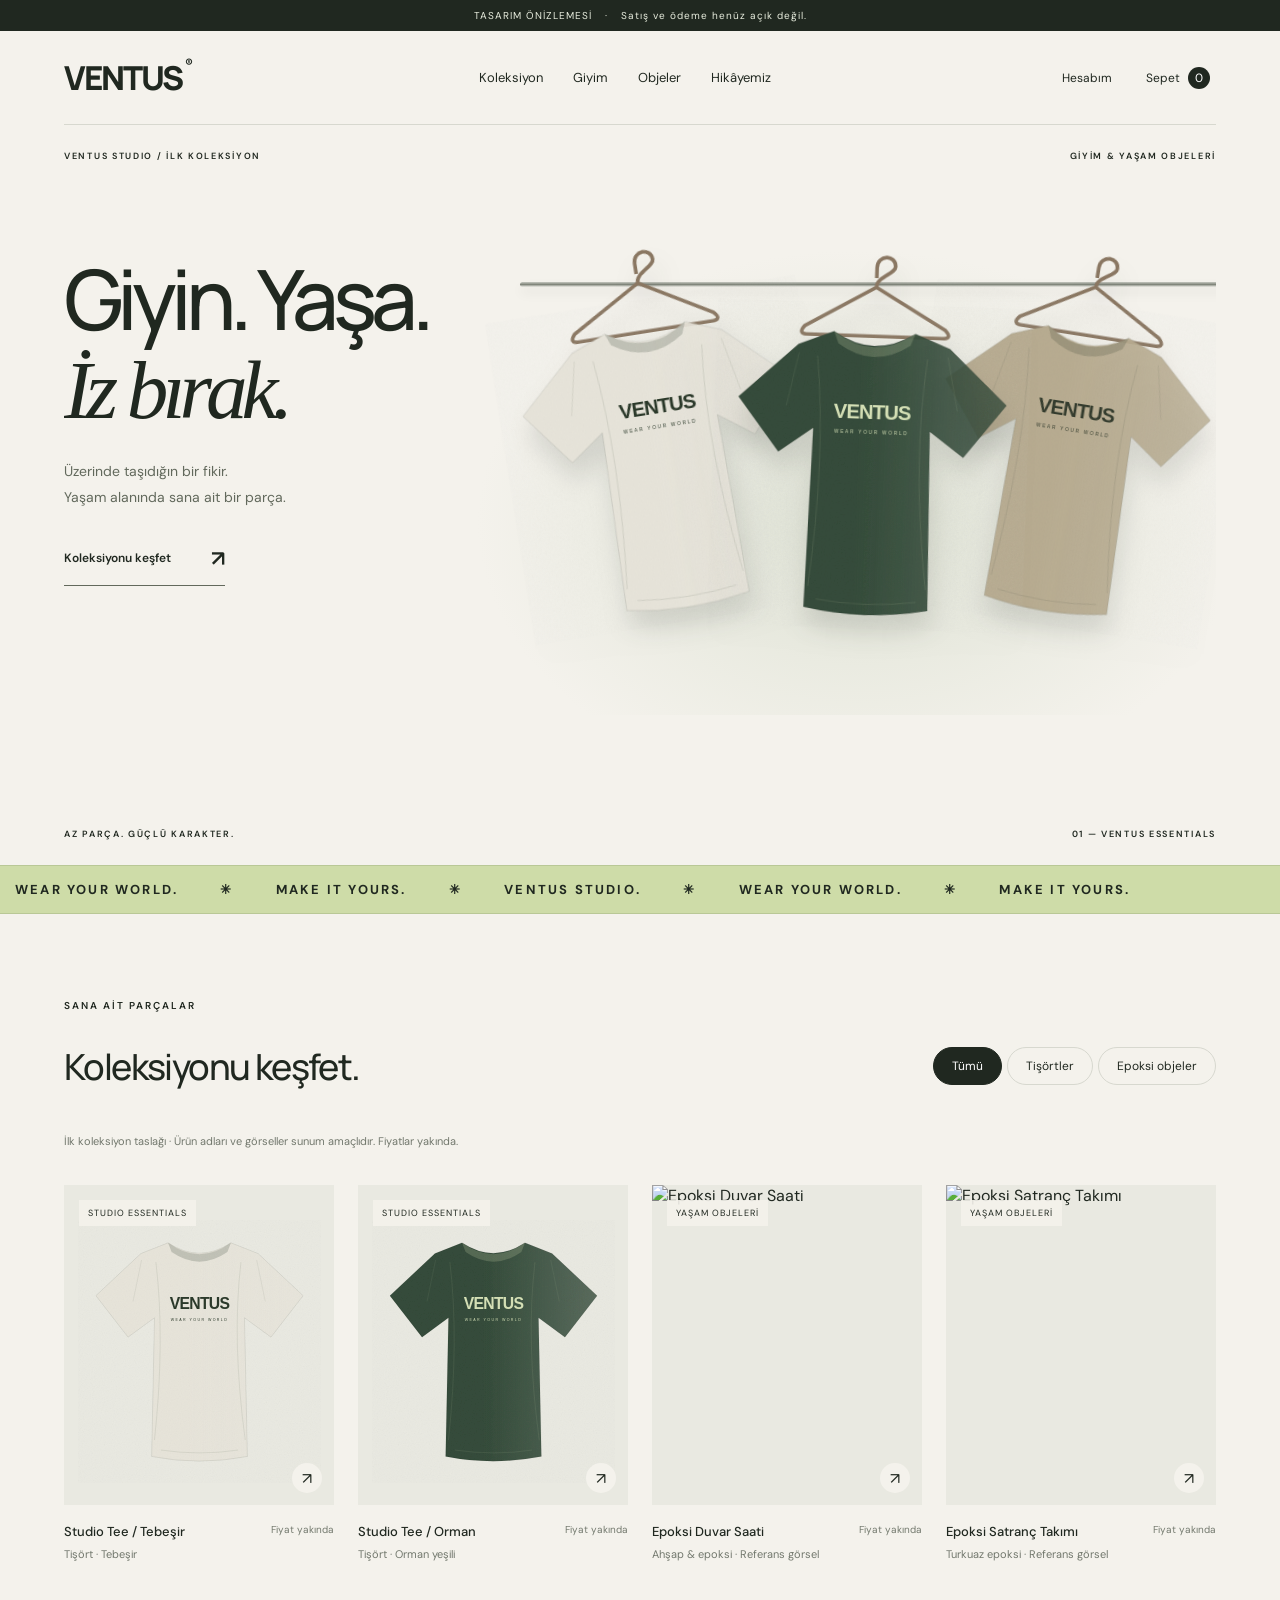
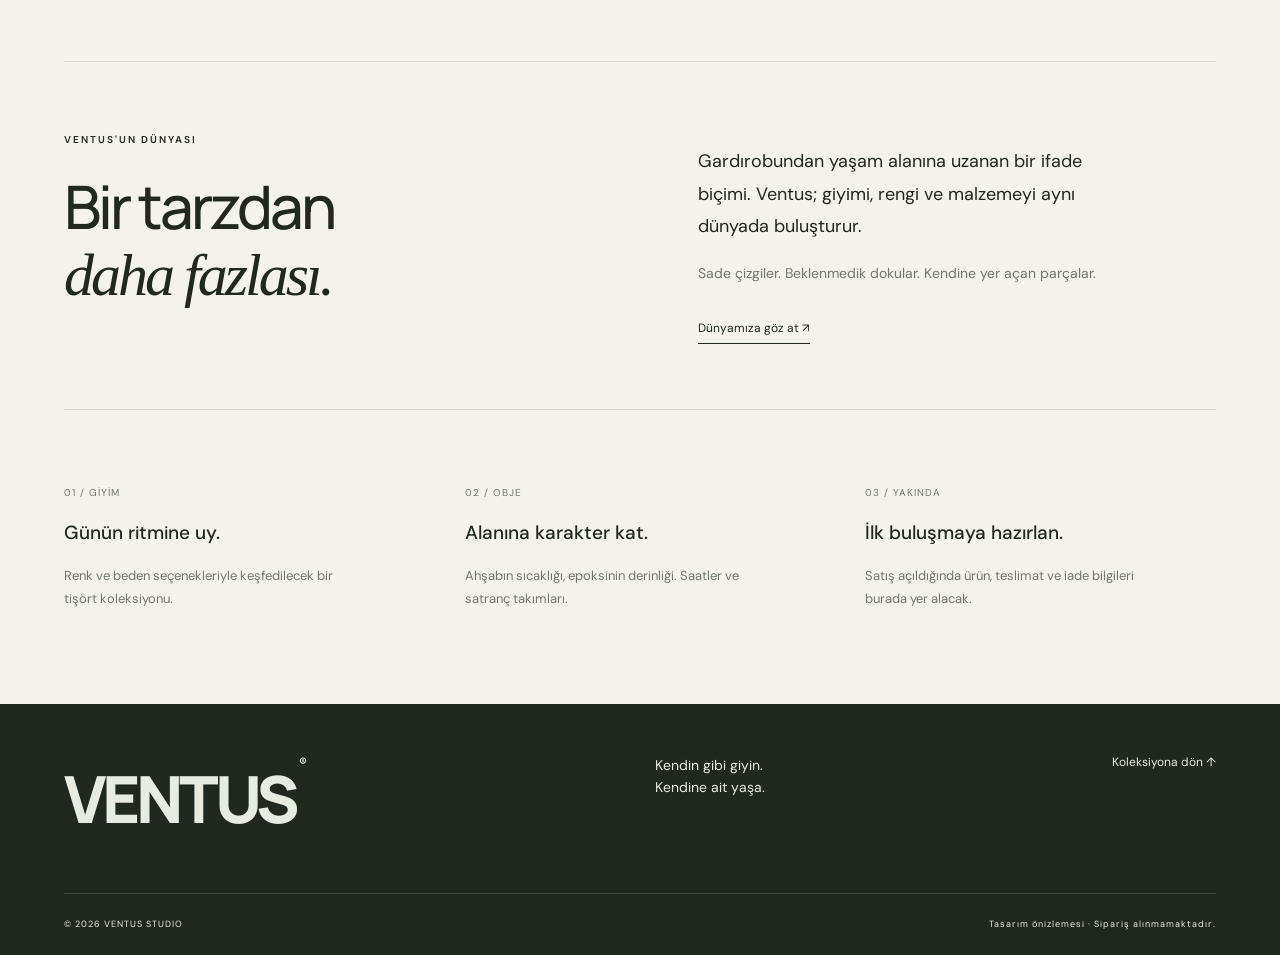
==== magaza/index.html @ 80d519b5 "Add Ventus storefront preview in magaza" ====
<!doctype html>
<html lang="tr"><head><meta charset="UTF-8"><meta name="viewport" content="width=device-width, initial-scale=1"><meta name="description" content="Ventus. Özgün tişörtler ve epoksi objeler. İlk koleksiyonu keşfet."><title>VENTUS — Giyin. Yaşa. İz bırak.</title><link rel="stylesheet" href="style.css"></head>
<body><div class="preview">TASARIM ÖNİZLEMESİ <span>·</span> Satış ve ödeme henüz açık değil.</div>
<header><a class="wordmark" href="#" aria-label="Ventus ana sayfa">VENTUS<span>®</span></a><nav aria-label="Ana menü"><a href="#koleksiyon" data-nav="all">Koleksiyon</a><a href="#koleksiyon" data-nav="wear">Giyim</a><a href="#koleksiyon" data-nav="objects">Objeler</a><a href="#hikaye">Hikâyemiz</a></nav><div class="header-actions"><button id="account">Hesabım</button><button id="cart-open" aria-label="Sepeti aç">Sepet <span id="cart-count">0</span></button></div></header>
<main><section class="hero"><div class="hero-top"><span>VENTUS STUDIO / İLK KOLEKSİYON</span><span>GİYİM & YAŞAM OBJELERİ</span></div><h1>Giyin. Yaşa.<br><em>İz bırak.</em></h1><p>Üzerinde taşıdığın bir fikir.<br>Yaşam alanında sana ait bir parça.</p><a class="hero-link" href="#koleksiyon">Koleksiyonu keşfet <span>↗</span></a><div class="hero-art" id="hero-art" aria-label="Ventus tişört koleksiyonu"></div><div class="hero-bottom"><span>AZ PARÇA. GÜÇLÜ KARAKTER.</span><span>01 — VENTUS ESSENTIALS</span></div></section>
<div class="ticker" aria-hidden="true">WEAR YOUR WORLD. <span>✳</span> MAKE IT YOURS. <span>✳</span> VENTUS STUDIO. <span>✳</span> WEAR YOUR WORLD. <span>✳</span> MAKE IT YOURS.</div>
<section class="collection" id="koleksiyon"><div class="section-heading"><div class="eyebrow">SANA AİT PARÇALAR</div><div class="heading-row"><h2>Koleksiyonu keşfet.</h2><div class="filters" aria-label="Ürün kategorileri"><button class="active" data-filter="all" aria-pressed="true">Tümü</button><button data-filter="wear" aria-pressed="false">Tişörtler</button><button data-filter="objects" aria-pressed="false">Epoksi objeler</button></div></div><p class="sample-note">İlk koleksiyon taslağı · Ürün adları ve görseller sunum amaçlıdır. Fiyatlar yakında.</p></div><div class="product-grid" id="products"></div></section>
<section class="story" id="hikaye"><div><span class="eyebrow">VENTUS'UN DÜNYASI</span><h2>Bir tarzdan<br><em>daha fazlası.</em></h2></div><div><p>Gardırobundan yaşam alanına uzanan bir ifade biçimi. Ventus; giyimi, rengi ve malzemeyi aynı dünyada buluşturur.</p><p class="muted">Sade çizgiler. Beklenmedik dokular. Kendine yer açan parçalar.</p><a href="#koleksiyon">Dünyamıza göz at ↗</a></div></section>
<section class="notes"><div><span>01 / GİYİM</span><h3>Günün ritmine uy.</h3><p>Renk ve beden seçenekleriyle keşfedilecek bir tişört koleksiyonu.</p></div><div><span>02 / OBJE</span><h3>Alanına karakter kat.</h3><p>Ahşabın sıcaklığı, epoksinin derinliği. Saatler ve satranç takımları.</p></div><div><span>03 / YAKINDA</span><h3>İlk buluşmaya hazırlan.</h3><p>Satış açıldığında ürün, teslimat ve iade bilgileri burada yer alacak.</p></div></section></main>
<footer><div class="footer-top"><a class="wordmark" href="#">VENTUS<span>®</span></a><p>Kendin gibi giyin.<br>Kendine ait yaşa.</p><a href="#koleksiyon">Koleksiyona dön ↑</a></div><div class="footer-bottom"><span>© <span id="year"></span> VENTUS STUDIO</span><span>Tasarım önizlemesi · Sipariş alınmamaktadır.</span></div></footer>
<dialog id="product-dialog" aria-labelledby="product-title"><button class="close" data-close="product-dialog" aria-label="Ürün detayını kapat">✕</button><div id="product-detail"></div></dialog>
<dialog id="cart-dialog" aria-labelledby="cart-title"><button class="close" data-close="cart-dialog" aria-label="Sepeti kapat">✕</button><span class="eyebrow">VENTUS STUDIO</span><h2 id="cart-title">Sepetin.</h2><p class="sample-note">Önizleme sepeti · Fiyatlandırma ve satış henüz açık değil.</p><div id="cart-items"></div><p id="cart-message" role="status"></p><button class="primary" id="checkout">Ödeme hakkında</button></dialog>
<dialog id="info-dialog" aria-labelledby="info-title"><button class="close" data-close="info-dialog" aria-label="Bilgi penceresini kapat">✕</button><span class="eyebrow">YAKINDA</span><h2 id="info-title"></h2><p id="info-text"></p><button class="primary" data-close="info-dialog">Anladım</button></dialog><div class="toast" id="toast" role="status" aria-live="polite"></div><script src="app.js"></script></body></html>
---- magaza/style.css ----
@import url('https://fonts.googleapis.com/css2?family=DM+Sans:wght@400;500;600;700&family=Manrope:wght@400;500;600;700;800&display=swap');
:root{--paper:#f4f2ec;--ink:#202820;--line:#d7d8cf;--green:#cedca8;--muted:#72786d}*{box-sizing:border-box}html{scroll-behavior:smooth;scroll-padding-top:30px}body{margin:0;background:var(--paper);color:var(--ink);font-family:'DM Sans',sans-serif}button,a{-webkit-tap-highlight-color:transparent}button{font:inherit;color:inherit;cursor:pointer}a{color:inherit;text-decoration:none}button:focus-visible,a:focus-visible{outline:3px solid #769742;outline-offset:5px}button{border:0;background:none}.preview{background:var(--ink);color:#e9eedf;text-align:center;padding:9px 15px;font-size:10px;letter-spacing:1px}.preview span{padding:0 9px}header{height:94px;margin:0 5%;display:flex;align-items:center;justify-content:space-between;border-bottom:1px solid var(--line)}.wordmark{font-family:Manrope,sans-serif;font-weight:800;font-size:33px;letter-spacing:-2px}.wordmark span{font-size:12px;vertical-align:top;letter-spacing:0;padding-left:3px}nav{display:flex;gap:30px;font-size:13px}.header-actions{display:flex;gap:22px;font-size:12px}#cart-count{display:inline-flex;width:22px;height:22px;border-radius:50%;background:var(--ink);color:white;align-items:center;justify-content:center;margin-left:5px}.hero{min-height:650px;height:min(740px,80vw);margin:0 5%;position:relative;overflow:hidden}.hero-top,.hero-bottom{display:flex;justify-content:space-between;font-size:9px;letter-spacing:1.7px;font-weight:600}.hero-top{padding-top:25px}.hero h1{font-family:Manrope,sans-serif;font-size:clamp(55px,6.5vw,105px);font-weight:500;line-height:1.06;letter-spacing:-6px;position:relative;z-index:2;margin:92px 0 25px;pointer-events:none}.hero em,.story em{font-family:Georgia,serif;font-weight:400}.hero p{font-size:14px;line-height:1.8;color:#62695c;position:relative;z-index:2}.hero-link{display:inline-flex;gap:40px;align-items:center;font-size:12px;font-weight:600;border-bottom:1px solid #62695c;padding:20px 0 12px;position:relative;z-index:2}.hero-link span{font-size:22px}.hero-art{position:absolute;right:-4%;top:110px;width:70%;height:480px;display:flex;justify-content:center;align-items:center;background:radial-gradient(ellipse at 50% 60%,#dfe3d5 0,transparent 67%)}.hero-art:before{content:'';position:absolute;top:47px;left:8%;right:3%;height:5px;background:linear-gradient(#c5c7bf,#81867b,#edece6);box-shadow:0 6px 12px #0001;border-radius:4px}.hero-shirt{width:39%;position:absolute;filter:drop-shadow(3px 18px 12px #20282022)}.hero-shirt:nth-child(1){left:6%;top:0;transform:rotate(-9deg)}.hero-shirt:nth-child(2){left:32%;top:6px;transform:rotate(2deg);z-index:1}.hero-shirt:nth-child(3){left:57%;top:4px;transform:rotate(9deg)}.hero-bottom{position:absolute;bottom:25px;width:100%;font-size:9px}.ticker{overflow:hidden;white-space:nowrap;background:var(--green);border-top:1px solid #b9c896;border-bottom:1px solid #b9c896;padding:15px;font-weight:700;letter-spacing:2.2px;font-size:13px}.ticker span{padding:0 37px}.collection{padding:85px 5%}.eyebrow{font-size:10px;letter-spacing:2px;font-weight:600}.heading-row{display:flex;align-items:center;justify-content:space-between;gap:20px}h2{font-family:Manrope,sans-serif;letter-spacing:-1.6px;font-size:36px;font-weight:500}.filters{display:flex;gap:5px}.filters button{border:1px solid var(--line);padding:10px 18px;border-radius:30px;font-size:12px}.filters button.active{background:var(--ink);color:white;border-color:var(--ink)}.sample-note{font-size:11px;color:var(--muted);line-height:1.7}.product-grid{display:grid;grid-template-columns:repeat(4,minmax(0,1fr));gap:24px;margin-top:35px}.product-card{text-align:left;padding:0;display:block;width:100%}.product-image{height:320px;background:#e9e9e1;position:relative;display:flex;align-items:center;justify-content:center;overflow:hidden}.product-image .shirt{width:90%;height:95%;transition:transform .4s}.product-card:hover .shirt,.product-card:hover img{transform:scale(1.04)}.product-image img{width:100%;height:100%;object-fit:cover;transition:transform .4s}.product-image .clock{object-position:center 48%}.product-image .chess{object-position:center}.product-tag{position:absolute;top:15px;left:15px;font-size:9px;letter-spacing:1px;background:#f4f2ece8;padding:7px 9px;z-index:1}.product-arrow{position:absolute;bottom:12px;right:12px;background:var(--paper);width:30px;height:30px;border-radius:50%;display:grid;place-items:center}.product-meta{display:flex;justify-content:space-between;padding-top:18px;gap:6px}.product-meta h3{font-size:13px;font-weight:500;margin:0}.product-meta span{font-size:10px;white-space:nowrap;color:var(--muted)}.product-sub{font-size:11px;color:var(--muted);margin-top:7px}.story{margin:15px 5% 70px;padding:65px 0;border-top:1px solid var(--line);border-bottom:1px solid var(--line);display:grid;grid-template-columns:1fr 1fr;gap:10%}.story h2{font-size:60px;line-height:1.1;letter-spacing:-3px;margin:25px 0 0}.story p{max-width:440px;font-size:18px;line-height:1.8}.story .muted{font-size:14px;color:var(--muted)}.story a{font-size:12px;display:inline-block;margin-top:20px;border-bottom:1px solid;padding-bottom:7px}.notes{padding:0 5% 80px;display:grid;grid-template-columns:repeat(3,1fr);gap:50px}.notes span{font-size:10px;letter-spacing:1px;color:var(--muted)}.notes h3{font-size:19px;font-weight:500}.notes p{font-size:13px;line-height:1.8;color:var(--muted);max-width:300px}footer{background:var(--ink);color:#e8ebdf;padding:50px 5% 25px}.footer-top{display:flex;align-items:start;justify-content:space-between;padding-bottom:50px}.footer-top .wordmark{font-size:65px;letter-spacing:-4px}.footer-top p{font-size:14px;line-height:1.6;margin:0}.footer-top>a:last-child{font-size:12px}.footer-bottom{border-top:1px solid #ffffff26;padding-top:24px;display:flex;justify-content:space-between;font-size:9px;letter-spacing:1px}dialog{border:0;background:var(--paper);color:var(--ink);padding:40px;max-width:900px;width:calc(100% - 32px);max-height:90dvh;overflow:auto}dialog::backdrop{background:#101a1399;backdrop-filter:blur(4px)}.close{position:absolute;right:15px;top:13px;font-size:22px;z-index:2;width:35px;height:35px}.detail-layout{display:grid;grid-template-columns:1fr 1fr;gap:35px}.detail-image{height:440px;display:grid;place-items:center;background:#e9e9e1;overflow:hidden}.detail-image svg{width:100%;height:100%}.detail-image img{width:100%;height:100%;object-fit:cover}.detail-copy{padding-top:20px}.detail-copy h2{font-size:32px;line-height:1.2}.detail-copy p{font-size:13px;line-height:1.8}.option-label{display:block;font-size:11px;margin:23px 0 9px}.sizes{display:flex;gap:7px}.sizes button{border:1px solid #bfc4b6;padding:9px 13px}.sizes button.selected{background:var(--ink);color:white}.primary{background:var(--ink);color:white;width:100%;padding:16px;font-size:12px;margin-top:25px}.detail-error{min-height:20px;color:#8c3722;font-size:12px}#cart-dialog{max-width:530px}#cart-dialog h2{margin-bottom:8px}.cart-line{border-bottom:1px solid var(--line);padding:22px 0;display:flex;justify-content:space-between;gap:12px}.cart-line h3{font-size:14px;margin:0 0 7px}.cart-line p{font-size:11px;color:var(--muted);margin:0}.quantity{display:flex;align-items:center;gap:12px;margin-top:14px;font-size:12px}.quantity button{border:1px solid #c4c8bc;width:27px;height:27px}.remove{font-size:11px;text-decoration:underline}.empty{padding:40px 0;font-size:14px;color:var(--muted)}#cart-message{font-size:12px;line-height:1.8}#info-dialog{max-width:470px}#info-text{font-size:14px;line-height:1.9}.toast{position:fixed;bottom:25px;left:50%;transform:translate(-50%,20px);opacity:0;pointer-events:none;background:var(--ink);color:white;padding:15px 25px;font-size:12px;z-index:10;transition:.25s}.toast.show{opacity:1;transform:translate(-50%,0)}
@media(min-width:1600px){header,.hero{max-width:1500px;margin-left:auto;margin-right:auto}}@media(max-width:1000px){.hero h1{font-size:75px;letter-spacing:-4px}.hero-art{width:65%;right:-8%;top:150px}.product-grid{grid-template-columns:repeat(2,1fr)}.product-image{height:380px}nav{gap:17px}}@media(max-width:650px){.preview{font-size:8px;letter-spacing:.4px}header{height:77px;flex-wrap:wrap;gap:8px;align-content:center}.wordmark{font-size:25px}nav{order:3;width:100%;justify-content:center;font-size:11px;gap:25px;padding-top:7px}.header-actions{font-size:11px;gap:10px}.hero{min-height:700px;height:auto}.hero-top span:last-child{display:none}.hero h1{font-size:64px;line-height:1.06;margin-top:38px;letter-spacing:-3px}.hero p{font-size:12px}.hero-link{padding-top:4px;font-size:11px}.hero-art{top:325px;right:-8%;width:116%;height:320px}.hero-art:before{top:37px}.hero-bottom{font-size:7px;letter-spacing:1px;bottom:20px}.ticker{font-size:10px;padding:12px}.ticker span{padding:0 15px}.collection{padding-top:50px;padding-bottom:45px}.heading-row{display:block}h2{font-size:29px}.filters{margin:20px 0}.filters button{padding:9px 13px;font-size:11px}.sample-note{font-size:10px}.product-grid{gap:24px 13px;margin-top:25px}.product-image{height:235px}.product-tag{font-size:7px;top:9px;left:9px;padding:5px}.product-meta{display:block;padding-top:12px}.product-meta h3{font-size:12px}.product-meta>span{display:inline-block;margin-top:5px}.product-sub{font-size:10px}.story{grid-template-columns:1fr;gap:20px;padding:40px 0;margin-bottom:40px}.story h2{font-size:46px}.story p{font-size:16px}.notes{grid-template-columns:1fr;gap:25px;padding-bottom:45px}.notes h3{margin:12px 0}.notes p{margin:0;max-width:none}.footer-top{flex-wrap:wrap;gap:25px;padding-bottom:30px}.footer-top .wordmark{font-size:46px}.footer-top p{font-size:12px}.footer-bottom{display:block;line-height:2.5}.footer-bottom span{display:block}.detail-layout{grid-template-columns:1fr;gap:0}dialog{padding:25px}.detail-image{height:260px}.detail-copy{padding-top:23px}.detail-copy h2{font-size:27px;margin:15px 0}.primary{margin-top:15px}.toast{width:85%;text-align:center}.product-image .shirt{width:100%}}
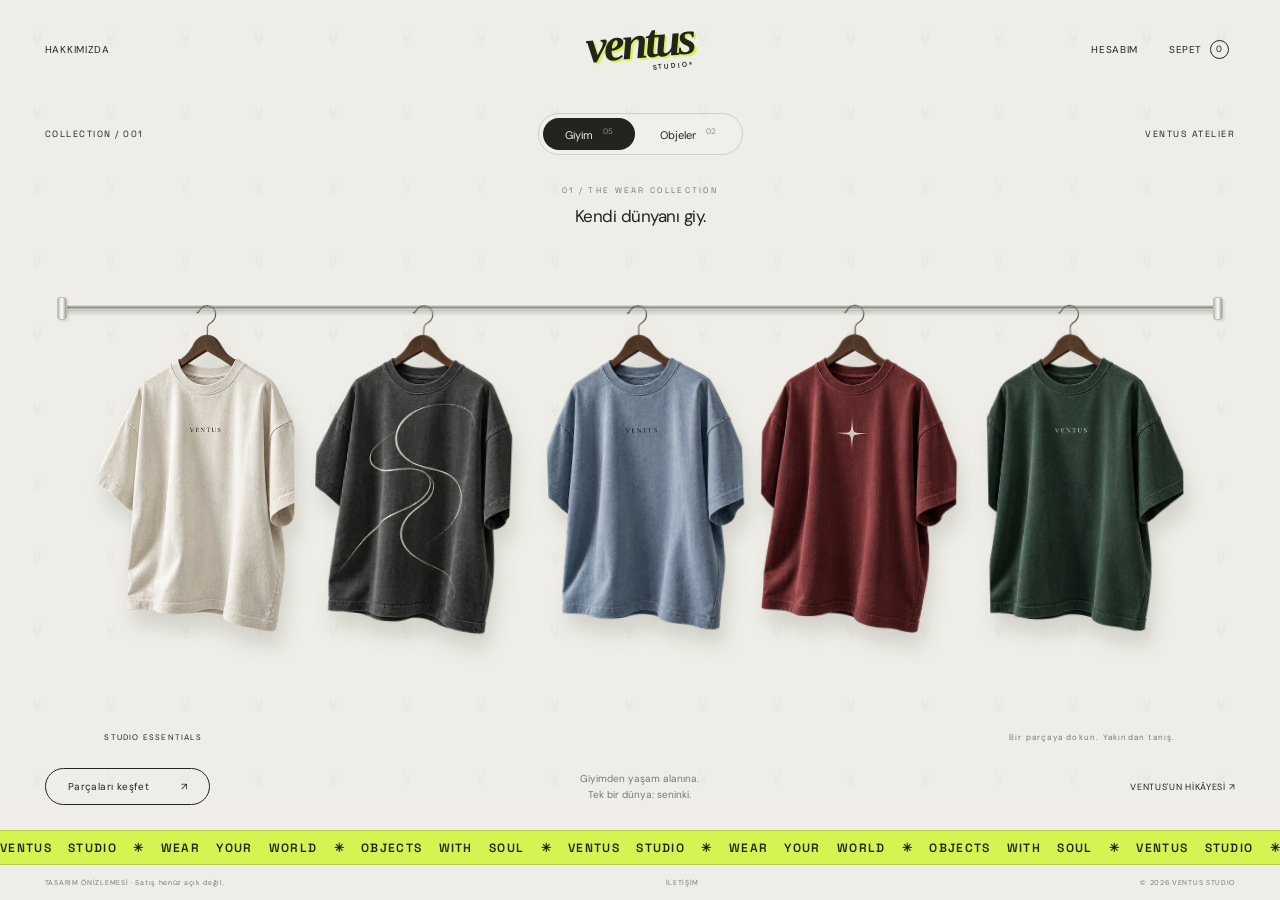
==== commit 40504fa8: "Redesign Ventus interactive showroom" ====
--- a/magaza/index.html
+++ b/magaza/index.html
@@ -1,13 +1,9 @@
-<!doctype html>
-<html lang="tr"><head><meta charset="UTF-8"><meta name="viewport" content="width=device-width, initial-scale=1"><meta name="description" content="Ventus. Özgün tişörtler ve epoksi objeler. İlk koleksiyonu keşfet."><title>VENTUS — Giyin. Yaşa. İz bırak.</title><link rel="stylesheet" href="style.css"></head>
-<body><div class="preview">TASARIM ÖNİZLEMESİ <span>·</span> Satış ve ödeme henüz açık değil.</div>
-<header><a class="wordmark" href="#" aria-label="Ventus ana sayfa">VENTUS<span>®</span></a><nav aria-label="Ana menü"><a href="#koleksiyon" data-nav="all">Koleksiyon</a><a href="#koleksiyon" data-nav="wear">Giyim</a><a href="#koleksiyon" data-nav="objects">Objeler</a><a href="#hikaye">Hikâyemiz</a></nav><div class="header-actions"><button id="account">Hesabım</button><button id="cart-open" aria-label="Sepeti aç">Sepet <span id="cart-count">0</span></button></div></header>
-<main><section class="hero"><div class="hero-top"><span>VENTUS STUDIO / İLK KOLEKSİYON</span><span>GİYİM & YAŞAM OBJELERİ</span></div><h1>Giyin. Yaşa.<br><em>İz bırak.</em></h1><p>Üzerinde taşıdığın bir fikir.<br>Yaşam alanında sana ait bir parça.</p><a class="hero-link" href="#koleksiyon">Koleksiyonu keşfet <span>↗</span></a><div class="hero-art" id="hero-art" aria-label="Ventus tişört koleksiyonu"></div><div class="hero-bottom"><span>AZ PARÇA. GÜÇLÜ KARAKTER.</span><span>01 — VENTUS ESSENTIALS</span></div></section>
-<div class="ticker" aria-hidden="true">WEAR YOUR WORLD. <span>✳</span> MAKE IT YOURS. <span>✳</span> VENTUS STUDIO. <span>✳</span> WEAR YOUR WORLD. <span>✳</span> MAKE IT YOURS.</div>
-<section class="collection" id="koleksiyon"><div class="section-heading"><div class="eyebrow">SANA AİT PARÇALAR</div><div class="heading-row"><h2>Koleksiyonu keşfet.</h2><div class="filters" aria-label="Ürün kategorileri"><button class="active" data-filter="all" aria-pressed="true">Tümü</button><button data-filter="wear" aria-pressed="false">Tişörtler</button><button data-filter="objects" aria-pressed="false">Epoksi objeler</button></div></div><p class="sample-note">İlk koleksiyon taslağı · Ürün adları ve görseller sunum amaçlıdır. Fiyatlar yakında.</p></div><div class="product-grid" id="products"></div></section>
-<section class="story" id="hikaye"><div><span class="eyebrow">VENTUS'UN DÜNYASI</span><h2>Bir tarzdan<br><em>daha fazlası.</em></h2></div><div><p>Gardırobundan yaşam alanına uzanan bir ifade biçimi. Ventus; giyimi, rengi ve malzemeyi aynı dünyada buluşturur.</p><p class="muted">Sade çizgiler. Beklenmedik dokular. Kendine yer açan parçalar.</p><a href="#koleksiyon">Dünyamıza göz at ↗</a></div></section>
-<section class="notes"><div><span>01 / GİYİM</span><h3>Günün ritmine uy.</h3><p>Renk ve beden seçenekleriyle keşfedilecek bir tişört koleksiyonu.</p></div><div><span>02 / OBJE</span><h3>Alanına karakter kat.</h3><p>Ahşabın sıcaklığı, epoksinin derinliği. Saatler ve satranç takımları.</p></div><div><span>03 / YAKINDA</span><h3>İlk buluşmaya hazırlan.</h3><p>Satış açıldığında ürün, teslimat ve iade bilgileri burada yer alacak.</p></div></section></main>
-<footer><div class="footer-top"><a class="wordmark" href="#">VENTUS<span>®</span></a><p>Kendin gibi giyin.<br>Kendine ait yaşa.</p><a href="#koleksiyon">Koleksiyona dön ↑</a></div><div class="footer-bottom"><span>© <span id="year"></span> VENTUS STUDIO</span><span>Tasarım önizlemesi · Sipariş alınmamaktadır.</span></div></footer>
-<dialog id="product-dialog" aria-labelledby="product-title"><button class="close" data-close="product-dialog" aria-label="Ürün detayını kapat">✕</button><div id="product-detail"></div></dialog>
-<dialog id="cart-dialog" aria-labelledby="cart-title"><button class="close" data-close="cart-dialog" aria-label="Sepeti kapat">✕</button><span class="eyebrow">VENTUS STUDIO</span><h2 id="cart-title">Sepetin.</h2><p class="sample-note">Önizleme sepeti · Fiyatlandırma ve satış henüz açık değil.</p><div id="cart-items"></div><p id="cart-message" role="status"></p><button class="primary" id="checkout">Ödeme hakkında</button></dialog>
-<dialog id="info-dialog" aria-labelledby="info-title"><button class="close" data-close="info-dialog" aria-label="Bilgi penceresini kapat">✕</button><span class="eyebrow">YAKINDA</span><h2 id="info-title"></h2><p id="info-text"></p><button class="primary" data-close="info-dialog">Anladım</button></dialog><div class="toast" id="toast" role="status" aria-live="polite"></div><script src="app.js"></script></body></html>
+<!doctype html><html lang="tr"><head><meta charset="UTF-8"><meta name="viewport" content="width=device-width, initial-scale=1"><meta name="theme-color" content="#eeeDE7"><meta name="description" content="Ventus Studio. Giyim ve epoksi objeler için etkileşimli koleksiyon."><title>VENTUS — The studio collection</title><link rel="stylesheet" href="style.css?v=2"></head><body>
+<header><button class="text-link" id="about-open">Hakkımızda</button><a class="brand" href="./" aria-label="Ventus ana sayfa">ventus<span>STUDIO®</span></a><div class="header-right"><button class="text-link" id="account-open">Hesabım</button><button class="bag" id="cart-open" aria-label="Sepeti aç">Sepet <span id="cart-count">0</span></button></div></header>
+<main><section class="showroom" aria-label="Ventus etkileşimli koleksiyon"><div class="scene-heading"><span class="season">COLLECTION / 001</span><div class="switch" role="group" aria-label="Koleksiyon seçimi"><button data-collection="wear" class="active" aria-pressed="true">Giyim <span>05</span></button><button data-collection="objects" aria-pressed="false">Objeler <span>02</span></button></div><span class="season right-season">VENTUS ATELIER</span></div><div class="scene-label"><span id="collection-number">01 / THE WEAR COLLECTION</span><h1 id="collection-title">Kendi dünyanı giy.</h1></div>
+<div class="stage-scroll" id="stage-scroll"><div class="stage" id="stage"></div></div><div class="stage-caption"><span id="hover-name">STUDIO ESSENTIALS</span><span id="interaction-hint">Bir parçaya dokun. Yakından tanış.</span></div>
+<div class="scene-footer"><button class="outline-button" id="explore">Parçaları keşfet <span>↗</span></button><p>Giyimden yaşam alanına.<br>Tek bir dünya: seninki.</p><button class="text-link" id="story-open">Ventus'un hikâyesi ↗</button></div></section></main>
+<div class="ticker" aria-hidden="true"><div>VENTUS STUDIO ✳ WEAR YOUR WORLD ✳ OBJECTS WITH SOUL ✳ VENTUS STUDIO ✳ WEAR YOUR WORLD ✳ OBJECTS WITH SOUL ✳ VENTUS STUDIO ✳ WEAR YOUR WORLD ✳ OBJECTS WITH SOUL ✳</div></div><footer><span>TASARIM ÖNİZLEMESİ · Satış henüz açık değil.</span><button class="text-link" id="contact-open">İletişim</button><span>© <span id="year"></span> VENTUS STUDIO</span></footer>
+<dialog id="product-dialog" class="product-dialog" aria-labelledby="product-title"><div class="detail-nav"><span>VENTUS / COLLECTION 001</span><button data-close="product-dialog" aria-label="Ürün detayını kapat">Kapat ✕</button></div><div class="product-view" id="product-view"></div></dialog>
+<dialog id="cart-dialog" class="side-dialog" aria-labelledby="cart-title"><button class="close" data-close="cart-dialog" aria-label="Sepeti kapat">✕</button><span class="eyebrow">YOUR SELECTION</span><h2 id="cart-title">Seçtiğin parçalar.</h2><p class="muted">Önizleme sepeti · Henüz sipariş alınmıyor.</p><div id="cart-items"></div><button class="solid-button" id="checkout">Ödeme hakkında ↗</button></dialog>
+<dialog id="info-dialog" class="info-dialog" aria-labelledby="info-title"><button class="close" data-close="info-dialog" aria-label="Pencereyi kapat">✕</button><span class="eyebrow">VENTUS STUDIO</span><h2 id="info-title"></h2><p id="info-copy"></p><button class="outline-button" data-close="info-dialog">Koleksiyona dön ↗</button></dialog><div id="toast" class="toast" role="status" aria-live="polite"></div><script src="app.js?v=2"></script></body></html>
--- a/magaza/style.css
+++ b/magaza/style.css
@@ -1,3 +1,5 @@
-@import url('https://fonts.googleapis.com/css2?family=DM+Sans:wght@400;500;600;700&family=Manrope:wght@400;500;600;700;800&display=swap');
-:root{--paper:#f4f2ec;--ink:#202820;--line:#d7d8cf;--green:#cedca8;--muted:#72786d}*{box-sizing:border-box}html{scroll-behavior:smooth;scroll-padding-top:30px}body{margin:0;background:var(--paper);color:var(--ink);font-family:'DM Sans',sans-serif}button,a{-webkit-tap-highlight-color:transparent}button{font:inherit;color:inherit;cursor:pointer}a{color:inherit;text-decoration:none}button:focus-visible,a:focus-visible{outline:3px solid #769742;outline-offset:5px}button{border:0;background:none}.preview{background:var(--ink);color:#e9eedf;text-align:center;padding:9px 15px;font-size:10px;letter-spacing:1px}.preview span{padding:0 9px}header{height:94px;margin:0 5%;display:flex;align-items:center;justify-content:space-between;border-bottom:1px solid var(--line)}.wordmark{font-family:Manrope,sans-serif;font-weight:800;font-size:33px;letter-spacing:-2px}.wordmark span{font-size:12px;vertical-align:top;letter-spacing:0;padding-left:3px}nav{display:flex;gap:30px;font-size:13px}.header-actions{display:flex;gap:22px;font-size:12px}#cart-count{display:inline-flex;width:22px;height:22px;border-radius:50%;background:var(--ink);color:white;align-items:center;justify-content:center;margin-left:5px}.hero{min-height:650px;height:min(740px,80vw);margin:0 5%;position:relative;overflow:hidden}.hero-top,.hero-bottom{display:flex;justify-content:space-between;font-size:9px;letter-spacing:1.7px;font-weight:600}.hero-top{padding-top:25px}.hero h1{font-family:Manrope,sans-serif;font-size:clamp(55px,6.5vw,105px);font-weight:500;line-height:1.06;letter-spacing:-6px;position:relative;z-index:2;margin:92px 0 25px;pointer-events:none}.hero em,.story em{font-family:Georgia,serif;font-weight:400}.hero p{font-size:14px;line-height:1.8;color:#62695c;position:relative;z-index:2}.hero-link{display:inline-flex;gap:40px;align-items:center;font-size:12px;font-weight:600;border-bottom:1px solid #62695c;padding:20px 0 12px;position:relative;z-index:2}.hero-link span{font-size:22px}.hero-art{position:absolute;right:-4%;top:110px;width:70%;height:480px;display:flex;justify-content:center;align-items:center;background:radial-gradient(ellipse at 50% 60%,#dfe3d5 0,transparent 67%)}.hero-art:before{content:'';position:absolute;top:47px;left:8%;right:3%;height:5px;background:linear-gradient(#c5c7bf,#81867b,#edece6);box-shadow:0 6px 12px #0001;border-radius:4px}.hero-shirt{width:39%;position:absolute;filter:drop-shadow(3px 18px 12px #20282022)}.hero-shirt:nth-child(1){left:6%;top:0;transform:rotate(-9deg)}.hero-shirt:nth-child(2){left:32%;top:6px;transform:rotate(2deg);z-index:1}.hero-shirt:nth-child(3){left:57%;top:4px;transform:rotate(9deg)}.hero-bottom{position:absolute;bottom:25px;width:100%;font-size:9px}.ticker{overflow:hidden;white-space:nowrap;background:var(--green);border-top:1px solid #b9c896;border-bottom:1px solid #b9c896;padding:15px;font-weight:700;letter-spacing:2.2px;font-size:13px}.ticker span{padding:0 37px}.collection{padding:85px 5%}.eyebrow{font-size:10px;letter-spacing:2px;font-weight:600}.heading-row{display:flex;align-items:center;justify-content:space-between;gap:20px}h2{font-family:Manrope,sans-serif;letter-spacing:-1.6px;font-size:36px;font-weight:500}.filters{display:flex;gap:5px}.filters button{border:1px solid var(--line);padding:10px 18px;border-radius:30px;font-size:12px}.filters button.active{background:var(--ink);color:white;border-color:var(--ink)}.sample-note{font-size:11px;color:var(--muted);line-height:1.7}.product-grid{display:grid;grid-template-columns:repeat(4,minmax(0,1fr));gap:24px;margin-top:35px}.product-card{text-align:left;padding:0;display:block;width:100%}.product-image{height:320px;background:#e9e9e1;position:relative;display:flex;align-items:center;justify-content:center;overflow:hidden}.product-image .shirt{width:90%;height:95%;transition:transform .4s}.product-card:hover .shirt,.product-card:hover img{transform:scale(1.04)}.product-image img{width:100%;height:100%;object-fit:cover;transition:transform .4s}.product-image .clock{object-position:center 48%}.product-image .chess{object-position:center}.product-tag{position:absolute;top:15px;left:15px;font-size:9px;letter-spacing:1px;background:#f4f2ece8;padding:7px 9px;z-index:1}.product-arrow{position:absolute;bottom:12px;right:12px;background:var(--paper);width:30px;height:30px;border-radius:50%;display:grid;place-items:center}.product-meta{display:flex;justify-content:space-between;padding-top:18px;gap:6px}.product-meta h3{font-size:13px;font-weight:500;margin:0}.product-meta span{font-size:10px;white-space:nowrap;color:var(--muted)}.product-sub{font-size:11px;color:var(--muted);margin-top:7px}.story{margin:15px 5% 70px;padding:65px 0;border-top:1px solid var(--line);border-bottom:1px solid var(--line);display:grid;grid-template-columns:1fr 1fr;gap:10%}.story h2{font-size:60px;line-height:1.1;letter-spacing:-3px;margin:25px 0 0}.story p{max-width:440px;font-size:18px;line-height:1.8}.story .muted{font-size:14px;color:var(--muted)}.story a{font-size:12px;display:inline-block;margin-top:20px;border-bottom:1px solid;padding-bottom:7px}.notes{padding:0 5% 80px;display:grid;grid-template-columns:repeat(3,1fr);gap:50px}.notes span{font-size:10px;letter-spacing:1px;color:var(--muted)}.notes h3{font-size:19px;font-weight:500}.notes p{font-size:13px;line-height:1.8;color:var(--muted);max-width:300px}footer{background:var(--ink);color:#e8ebdf;padding:50px 5% 25px}.footer-top{display:flex;align-items:start;justify-content:space-between;padding-bottom:50px}.footer-top .wordmark{font-size:65px;letter-spacing:-4px}.footer-top p{font-size:14px;line-height:1.6;margin:0}.footer-top>a:last-child{font-size:12px}.footer-bottom{border-top:1px solid #ffffff26;padding-top:24px;display:flex;justify-content:space-between;font-size:9px;letter-spacing:1px}dialog{border:0;background:var(--paper);color:var(--ink);padding:40px;max-width:900px;width:calc(100% - 32px);max-height:90dvh;overflow:auto}dialog::backdrop{background:#101a1399;backdrop-filter:blur(4px)}.close{position:absolute;right:15px;top:13px;font-size:22px;z-index:2;width:35px;height:35px}.detail-layout{display:grid;grid-template-columns:1fr 1fr;gap:35px}.detail-image{height:440px;display:grid;place-items:center;background:#e9e9e1;overflow:hidden}.detail-image svg{width:100%;height:100%}.detail-image img{width:100%;height:100%;object-fit:cover}.detail-copy{padding-top:20px}.detail-copy h2{font-size:32px;line-height:1.2}.detail-copy p{font-size:13px;line-height:1.8}.option-label{display:block;font-size:11px;margin:23px 0 9px}.sizes{display:flex;gap:7px}.sizes button{border:1px solid #bfc4b6;padding:9px 13px}.sizes button.selected{background:var(--ink);color:white}.primary{background:var(--ink);color:white;width:100%;padding:16px;font-size:12px;margin-top:25px}.detail-error{min-height:20px;color:#8c3722;font-size:12px}#cart-dialog{max-width:530px}#cart-dialog h2{margin-bottom:8px}.cart-line{border-bottom:1px solid var(--line);padding:22px 0;display:flex;justify-content:space-between;gap:12px}.cart-line h3{font-size:14px;margin:0 0 7px}.cart-line p{font-size:11px;color:var(--muted);margin:0}.quantity{display:flex;align-items:center;gap:12px;margin-top:14px;font-size:12px}.quantity button{border:1px solid #c4c8bc;width:27px;height:27px}.remove{font-size:11px;text-decoration:underline}.empty{padding:40px 0;font-size:14px;color:var(--muted)}#cart-message{font-size:12px;line-height:1.8}#info-dialog{max-width:470px}#info-text{font-size:14px;line-height:1.9}.toast{position:fixed;bottom:25px;left:50%;transform:translate(-50%,20px);opacity:0;pointer-events:none;background:var(--ink);color:white;padding:15px 25px;font-size:12px;z-index:10;transition:.25s}.toast.show{opacity:1;transform:translate(-50%,0)}
-@media(min-width:1600px){header,.hero{max-width:1500px;margin-left:auto;margin-right:auto}}@media(max-width:1000px){.hero h1{font-size:75px;letter-spacing:-4px}.hero-art{width:65%;right:-8%;top:150px}.product-grid{grid-template-columns:repeat(2,1fr)}.product-image{height:380px}nav{gap:17px}}@media(max-width:650px){.preview{font-size:8px;letter-spacing:.4px}header{height:77px;flex-wrap:wrap;gap:8px;align-content:center}.wordmark{font-size:25px}nav{order:3;width:100%;justify-content:center;font-size:11px;gap:25px;padding-top:7px}.header-actions{font-size:11px;gap:10px}.hero{min-height:700px;height:auto}.hero-top span:last-child{display:none}.hero h1{font-size:64px;line-height:1.06;margin-top:38px;letter-spacing:-3px}.hero p{font-size:12px}.hero-link{padding-top:4px;font-size:11px}.hero-art{top:325px;right:-8%;width:116%;height:320px}.hero-art:before{top:37px}.hero-bottom{font-size:7px;letter-spacing:1px;bottom:20px}.ticker{font-size:10px;padding:12px}.ticker span{padding:0 15px}.collection{padding-top:50px;padding-bottom:45px}.heading-row{display:block}h2{font-size:29px}.filters{margin:20px 0}.filters button{padding:9px 13px;font-size:11px}.sample-note{font-size:10px}.product-grid{gap:24px 13px;margin-top:25px}.product-image{height:235px}.product-tag{font-size:7px;top:9px;left:9px;padding:5px}.product-meta{display:block;padding-top:12px}.product-meta h3{font-size:12px}.product-meta>span{display:inline-block;margin-top:5px}.product-sub{font-size:10px}.story{grid-template-columns:1fr;gap:20px;padding:40px 0;margin-bottom:40px}.story h2{font-size:46px}.story p{font-size:16px}.notes{grid-template-columns:1fr;gap:25px;padding-bottom:45px}.notes h3{margin:12px 0}.notes p{margin:0;max-width:none}.footer-top{flex-wrap:wrap;gap:25px;padding-bottom:30px}.footer-top .wordmark{font-size:46px}.footer-top p{font-size:12px}.footer-bottom{display:block;line-height:2.5}.footer-bottom span{display:block}.detail-layout{grid-template-columns:1fr;gap:0}dialog{padding:25px}.detail-image{height:260px}.detail-copy{padding-top:23px}.detail-copy h2{font-size:27px;margin:15px 0}.primary{margin-top:15px}.toast{width:85%;text-align:center}.product-image .shirt{width:100%}}
+@import url('https://fonts.googleapis.com/css2?family=DM+Sans:wght@400;500;600;700&family=Space+Grotesk:wght@400;500;600;700&display=swap');
+:root{--paper:#eeede7;--ink:#22241e;--acid:#d5f451;--muted:#77796e;--line:#22241e28}*{box-sizing:border-box}body{margin:0;color:var(--ink);background:var(--paper);font-family:'DM Sans',sans-serif;font-size:13px;background-image:url("data:image/svg+xml,%3Csvg xmlns='http://www.w3.org/2000/svg' width='74' height='74' viewBox='0 0 74 74'%3E%3Cpath d='m33 31 4 10 4-10m-8 6 4 9 4-9' stroke='%235a5d4e' stroke-opacity='.055' fill='none' stroke-width='1'/%3E%3C/svg%3E")}button,a{-webkit-tap-highlight-color:transparent}button{font:inherit;cursor:pointer;color:inherit;border:0;background:none}a{color:inherit;text-decoration:none}button:focus-visible,a:focus-visible{outline:2px solid #657d22;outline-offset:6px}header{height:98px;padding:0 3.5%;display:flex;align-items:center;justify-content:space-between;position:relative;z-index:2}.text-link{padding:8px 0;font-size:10px;text-transform:uppercase;letter-spacing:.7px}.brand{position:absolute;left:50%;transform:translateX(-50%) rotate(-5deg);font-family:Georgia,serif;font-size:47px;font-weight:900;font-style:italic;line-height:.8;letter-spacing:-3px;text-shadow:2px 2px 0 var(--acid)}.brand span{display:block;text-align:right;font-family:'DM Sans',sans-serif;letter-spacing:2px;font-weight:600;font-size:7px;line-height:1.9;font-style:normal;text-shadow:none}.header-right{display:flex;gap:25px;align-items:center}.bag{font-size:10px;text-transform:uppercase;letter-spacing:.5px}.bag span{font-size:9px;border:1px solid var(--ink);width:19px;height:19px;border-radius:50%;display:inline-grid;place-items:center;margin-left:5px}.showroom{min-height:calc(100svh - 168px);display:flex;flex-direction:column;padding:0 3.5%;position:relative}.scene-heading{display:flex;justify-content:space-between;align-items:center;padding-top:15px}.season{font-family:'Space Grotesk',sans-serif;font-size:9px;letter-spacing:1.5px;min-width:160px}.right-season{text-align:right}.switch{display:flex;border:1px solid var(--line);border-radius:40px;padding:4px;gap:3px;background:#f8f7f244}.switch button{padding:8px 22px;border-radius:25px;font-size:11px;transition:background .25s}.switch button span{font-size:8px;vertical-align:super;margin-left:7px;opacity:.5}.switch button.active{background:var(--ink);color:var(--paper)}.scene-label{text-align:center;margin:25px 0 10px}.scene-label>span{font-family:'Space Grotesk',sans-serif;font-size:8px;letter-spacing:2.3px;color:var(--muted)}h1{font-weight:400;font-size:17px;letter-spacing:-.5px;margin:8px 0 0}.stage-scroll{width:100%;flex:1;display:flex;align-items:center;min-height:340px;overflow:hidden}.stage{position:relative;width:min(1180px,100%);margin:0 auto;display:flex;align-items:flex-start;justify-content:center;padding:16px 36px 25px;isolation:isolate;transform:translateY(-4px)}.rail{height:7px;position:absolute;top:30px;left:10px;right:10px;background:linear-gradient(#fff 0%,#d3d3ca 22%,#8f9187 50%,#d7d8cf 80%,#b1b3a8);box-shadow:0 3px 3px #22241e22;border-radius:3px;z-index:-1}.rail:before,.rail:after{content:'';position:absolute;top:-7px;width:8px;height:21px;border:1px solid #bcbdb3;background:linear-gradient(90deg,#bdbfb5,#fff,#999e90);border-radius:3px;box-shadow:2px 2px 2px #0001}.rail:before{left:-3px}.rail:after{right:-3px}.piece{position:relative;width:20%;flex-shrink:0;padding:0;transform-origin:50% 7%;transition:transform .55s cubic-bezier(.2,.8,.2,1),filter .35s,opacity .35s;filter:drop-shadow(5px 16px 9px #383b2b25);animation:arrive .9s both;animation-delay:calc(var(--i)*.07s)}.garment{background-image:url('assets/ventus-rack-v2.png');background-size:500% 100%;background-position:var(--pos) center;background-repeat:no-repeat;width:100%;aspect-ratio:2172 / 3620;display:block}.piece:nth-of-type(2){transform:rotate(2deg)}.piece:nth-of-type(3){transform:rotate(-2deg)}.piece:nth-of-type(4){transform:rotate(1deg)}.piece:nth-of-type(5){transform:rotate(-1deg)}.piece:hover,.piece:focus-visible{transform:translateY(-13px) rotate(-3deg) scale(1.09);z-index:3;filter:drop-shadow(7px 24px 12px #383b2b35)}.stage:has(.piece:hover) .piece:not(:hover){opacity:.65;filter:blur(.3px) drop-shadow(5px 15px 9px #383b2b20)}.piece-name{position:absolute;left:50%;bottom:-20px;transform:translate(-50%,8px);white-space:nowrap;font-size:9px;letter-spacing:1px;opacity:0;transition:.3s;font-family:'Space Grotesk',sans-serif}.piece:hover .piece-name,.piece:focus-visible .piece-name{opacity:1;transform:translate(-50%,0)}.stage-caption{display:flex;justify-content:space-between;padding:3px 5% 20px;font-size:8px;letter-spacing:1.2px;color:var(--muted)}.stage-caption span:first-child{color:var(--ink)}.scene-footer{padding:6px 0 25px;display:grid;grid-template-columns:1fr 1fr 1fr;align-items:center;gap:15px}.scene-footer p{text-align:center;font-size:10px;line-height:1.6;color:var(--muted);margin:0}.scene-footer>.text-link{justify-self:end;font-size:9px}.outline-button{border:1px solid var(--ink);padding:11px 22px;border-radius:25px;font-size:10px;letter-spacing:.4px;justify-self:start;transition:background .2s}.outline-button:hover{background:var(--ink);color:var(--paper)}.outline-button span{margin-left:28px}.ticker{height:35px;background:var(--acid);overflow:hidden;border-top:1px solid #252e1833;border-bottom:1px solid #252e1833;font-family:'Space Grotesk',sans-serif;display:flex;align-items:center;font-size:12px;font-weight:600;letter-spacing:1.3px}.ticker>div{white-space:nowrap;word-spacing:12px;animation:marquee 38s linear infinite}footer{height:35px;padding:0 3.5%;display:flex;justify-content:space-between;align-items:center;font-size:7px;letter-spacing:.7px;color:var(--muted)}footer .text-link{font-size:7px}.objects-stage{min-height:350px;gap:100px;padding-top:15px;align-items:center}.object-piece{position:relative;width:270px;text-align:left;padding:0;animation:arrive .7s both}.object-photo{height:290px;background:#d5d5ca;box-shadow:5px 20px 30px #2c2f2025;overflow:hidden;transition:transform .5s}.object-photo img{display:block;width:100%;height:100%;object-fit:cover;transition:transform .7s}.object-piece:hover .object-photo{transform:translateY(-12px) rotate(-2deg)}.object-piece:hover img{transform:scale(1.04)}.object-piece:after{content:'';display:block;width:calc(100% + 25px);margin:27px -12px 0;height:14px;background:linear-gradient(#f8f8f1,#d8d9cf);box-shadow:0 12px 16px #363b2722;transform:skewX(-8deg)}.object-name{display:flex;justify-content:space-between;font-size:9px;letter-spacing:.6px;margin-top:12px}.object-num{position:absolute;left:-35px;top:0;font-size:8px;color:var(--muted);writing-mode:vertical-rl;letter-spacing:2px}dialog{color:var(--ink);border:0;background:var(--paper);padding:38px;max-height:94svh;max-width:calc(100% - 24px);overflow:auto}dialog::backdrop{background:#252a20b3;backdrop-filter:blur(7px)}.product-dialog{width:min(1150px,96vw);padding:0;background-color:var(--paper);background-image:inherit}.detail-nav{display:flex;justify-content:space-between;padding:23px 32px;border-bottom:1px solid var(--line);font-size:9px;letter-spacing:1.3px}.detail-nav button{font-size:10px}.product-layout{display:grid;grid-template-columns:1.25fr 1fr;gap:50px;padding:25px 65px 40px;min-height:520px}.detail-art{display:flex;align-items:center;justify-content:center;position:relative;background:radial-gradient(ellipse,#dedfd36b,transparent 70%)}.detail-art .garment{height:min(62svh,570px);width:auto;aspect-ratio:2172 / 3620;filter:drop-shadow(10px 20px 15px #303a292a);animation:detail-in .6s}.detail-art img{width:100%;height:430px;object-fit:contain;animation:detail-in .6s}.detail-copy{padding:35px 0;align-self:center}.eyebrow{font-family:'Space Grotesk',sans-serif;font-size:9px;letter-spacing:1.6px}.detail-copy h2{font-family:'Space Grotesk',sans-serif;font-size:38px;font-weight:500;letter-spacing:-1.8px;line-height:1.1;margin:20px 0}.detail-copy p{font-size:12px;line-height:1.9;color:var(--muted)}.swatches{display:flex;gap:9px;margin:25px 0}.swatches button{width:18px;height:18px;border-radius:50%;background:var(--swatch);border:2px solid var(--paper);outline:1px solid transparent}.swatches button.selected{outline-color:var(--ink)}.label{display:block;font-size:9px;letter-spacing:1px;margin:22px 0 12px}.sizes{display:flex;gap:8px}.sizes button{border:1px solid var(--line);width:41px;height:38px;font-size:11px}.sizes button.selected{background:var(--ink);color:var(--paper)}.solid-button{width:100%;background:var(--ink);color:var(--paper);padding:16px 20px;display:block;font-size:11px;margin-top:18px;text-align:center}.solid-button:hover{background:#454c34}.price-note{font-size:11px;display:block;margin-top:25px}.detail-error{font-size:10px;color:#9c442c;min-height:15px;margin-top:14px}.detail-copy .legal-note{font-size:9px;line-height:1.7;margin-top:13px}.detail-bottom{display:flex;justify-content:space-between;align-items:center;border-top:1px solid var(--line);padding:13px 32px;font-size:9px;letter-spacing:1px}.detail-bottom button{padding:6px;font-size:16px}.side-dialog{width:470px;margin-right:12px;margin-top:12px;min-height:calc(100svh - 24px);padding:40px 30px}.close{position:absolute;right:15px;top:15px;width:30px;height:30px;font-size:18px}.side-dialog h2,.info-dialog h2{font-family:'Space Grotesk',sans-serif;font-size:30px;font-weight:400;letter-spacing:-1px;margin:25px 0}.muted{color:var(--muted);font-size:11px;line-height:1.8}.cart-line{padding:22px 0;border-bottom:1px solid var(--line);display:flex;justify-content:space-between;gap:15px}.cart-line h3{font-size:12px;font-weight:500;margin:0 0 8px}.cart-line p{font-size:10px;color:var(--muted);margin:0}.quantity{display:flex;gap:12px;align-items:center;margin-top:13px;font-size:11px}.quantity button{border:1px solid var(--line);width:25px;height:25px}.remove{font-size:9px;text-decoration:underline}.empty{padding:35px 0;color:var(--muted);font-size:12px}.info-dialog{width:480px;padding:55px 40px}.info-dialog p{font-size:13px;line-height:1.9;color:var(--muted);margin-bottom:25px}.toast{position:fixed;bottom:65px;left:50%;transform:translate(-50%,20px);background:var(--ink);color:var(--paper);padding:15px 25px;font-size:11px;opacity:0;pointer-events:none;z-index:20;transition:.3s;white-space:nowrap}.toast.show{opacity:1;transform:translate(-50%,0)}@keyframes arrive{from{opacity:0;translate:0 -12px;rotate:3deg}to{opacity:1;translate:0 0;rotate:0deg}}@keyframes detail-in{from{opacity:0;transform:scale(.95) translateY(10px)}to{opacity:1;transform:none}}@keyframes marquee{to{transform:translateX(-40%)}}
+@media(min-width:1600px){.stage{max-width:1400px}.scene-label{margin-top:35px}.showroom{max-width:1800px;margin:auto}}@media(max-width:900px){.season{min-width:100px;font-size:7px}.header-right{gap:15px}.stage{padding-left:5px;padding-right:5px}.stage-scroll{min-height:300px}.product-layout{padding:20px 30px 30px;gap:20px}.detail-copy h2{font-size:30px}.objects-stage{gap:70px}.object-piece{width:230px}.object-photo{height:260px}.scene-footer>.text-link{font-size:8px}}
+@media(max-width:600px){header{height:86px;padding:0 6%}.brand{font-size:40px}.header-right{gap:0}#account-open{display:none}.text-link,.bag{font-size:8px}.showroom{padding:0 6%;min-height:calc(100svh - 160px)}.scene-heading{padding-top:12px;justify-content:center}.season{display:none}.switch button{font-size:10px;padding:8px 24px}.scene-label{margin:25px 0 0}.scene-label>span{font-size:7px}h1{font-size:15px}.stage-scroll{margin-left:-6.8%;width:113.6%;overflow:auto;scrollbar-width:none;min-height:300px;flex:1;scroll-snap-type:x proximity}.stage-scroll::-webkit-scrollbar{display:none}.stage{width:850px;min-width:850px;margin:0;justify-content:center;padding:15px 23px 30px}.piece{scroll-snap-align:center}.garment{min-height:0}.rail{top:26px;left:9px;right:9px}.piece-name{font-size:8px;bottom:-19px}.stage-caption{font-size:7px;letter-spacing:.5px;gap:10px;padding:12px 0 20px}.stage-caption span:last-child{text-align:right}.scene-footer{grid-template-columns:1fr auto;padding:0 0 20px}.scene-footer p{display:none}.scene-footer>.text-link{font-size:7px}.outline-button{padding:10px 16px;font-size:9px}.outline-button span{margin-left:16px}.ticker{height:34px;font-size:10px}footer{height:40px;flex-wrap:wrap;padding:7px 6%;font-size:6px;gap:5px}footer>.text-link{display:none}.objects-stage{width:100%;min-width:100%;gap:25px;padding:25px 27px;align-items:center}.object-piece{width:calc(50% - 12px)}.object-photo{height:215px}.object-num{font-size:7px;left:-15px}.object-name{font-size:7px;letter-spacing:0;min-height:25px;line-height:1.6;gap:5px}.object-piece:after{margin-top:12px;height:10px;width:calc(100% + 10px);margin-left:-5px}.objects-stage .object-piece:first-child{transform:translateY(-15px)}.objects-stage .object-piece:last-child{transform:translateY(15px)}.product-dialog{max-height:96svh}.detail-nav{padding:17px;font-size:7px}.detail-nav button{font-size:9px}.product-layout{grid-template-columns:1fr;gap:0;padding:0 22px 20px;min-height:0}.detail-art .garment{height:300px;margin-top:8px}.detail-art img{height:270px;margin-top:15px}.detail-copy{padding:10px 0}.detail-copy h2{font-size:27px;margin:12px 0}.detail-copy p{font-size:11px;margin:9px 0}.swatches{margin:16px 0}.label{margin:15px 0 9px}.sizes button{height:31px;width:36px}.detail-error{margin-top:8px}.price-note{margin-top:15px}.solid-button{margin-top:10px;padding:14px}.detail-copy .legal-note{font-size:8px}.detail-bottom{padding:9px 17px;font-size:8px}.side-dialog{margin:auto;min-height:80svh;max-width:calc(100% - 20px)}.info-dialog{padding:45px 27px}.toast{font-size:10px;padding:13px 18px}.piece:hover,.piece:focus-visible{transform:translateY(-8px) scale(1.03)}}@media(prefers-reduced-motion:reduce){*,*:before,*:after{animation:none!important;transition:none!important}html{scroll-behavior:auto}}
+.garment{clip-path:inset(0 6% 0 6%)}
